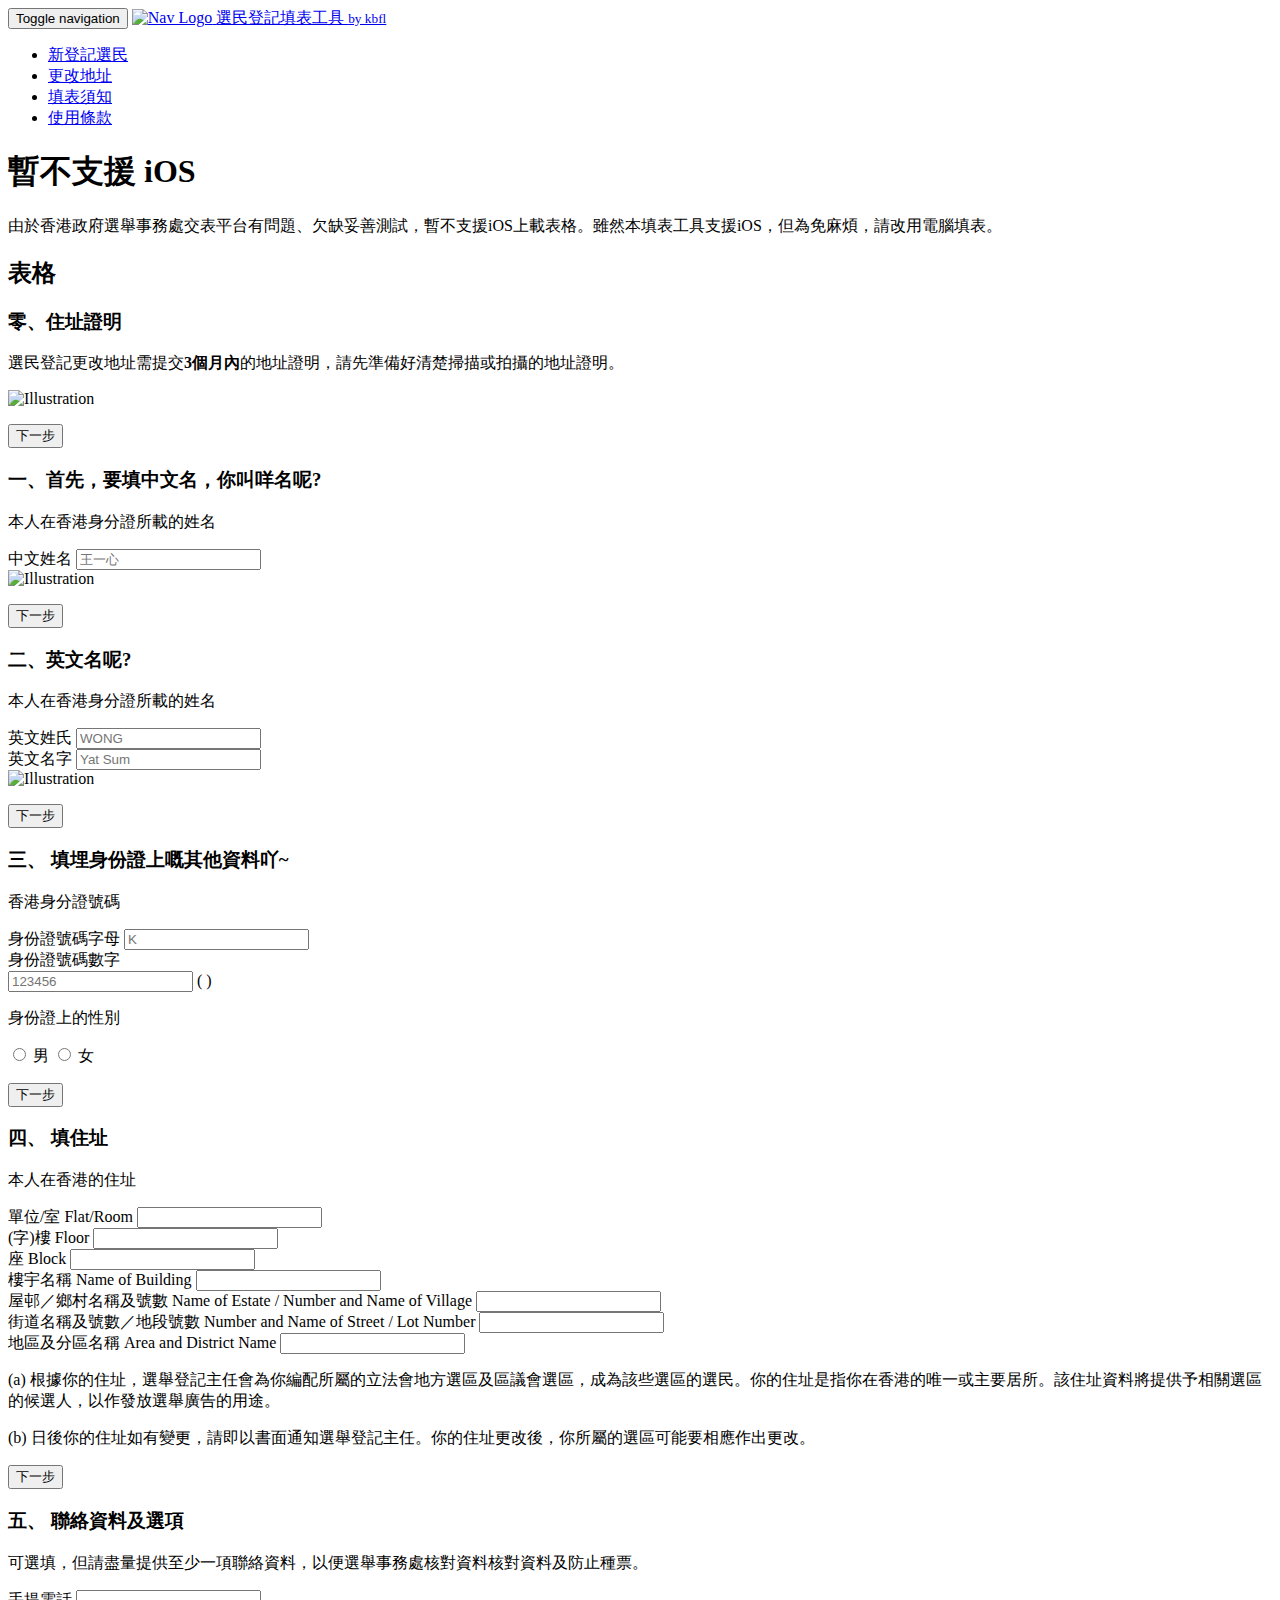
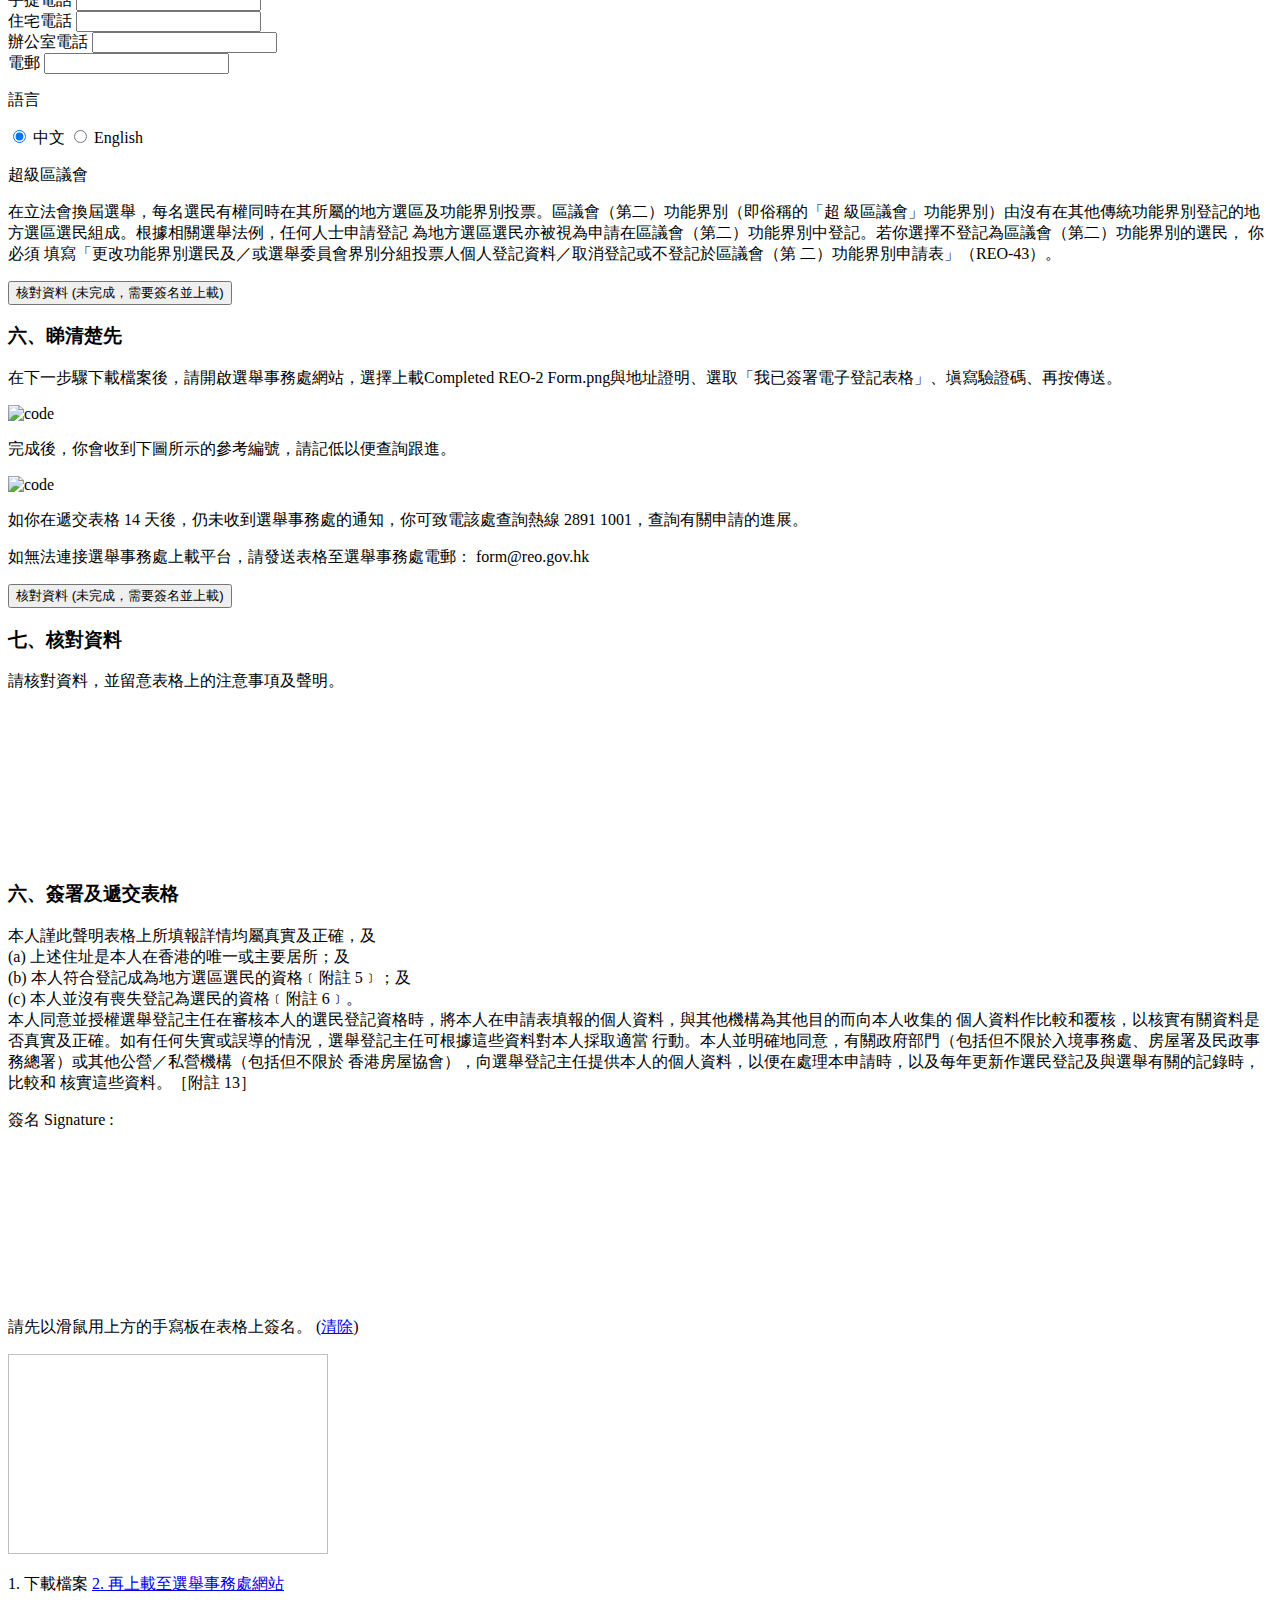
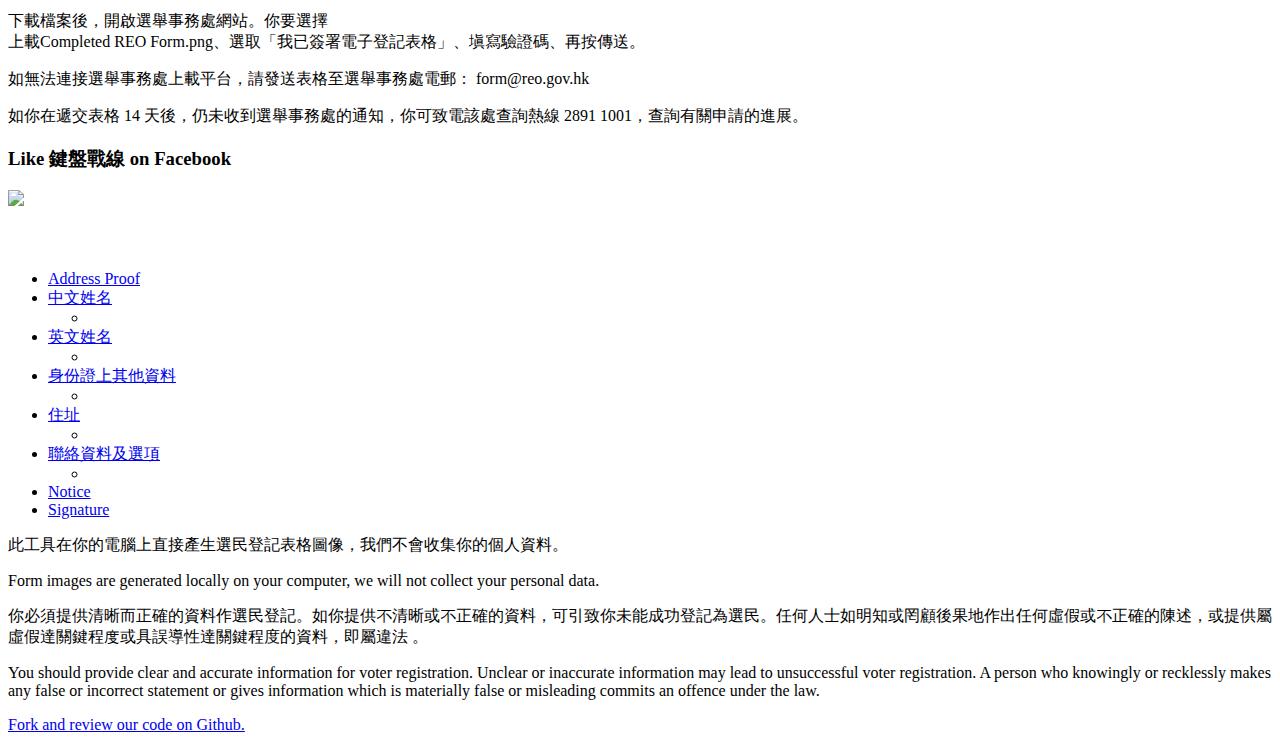
==== app-address-change.html @ e74ad284 "Remove step 0 in address changer" ====
<!DOCTYPE html>
<html>
<head>
  <meta charset="utf-8">
  <title>選民登記填表工具 by 鍵盤戰線</title>
  <link rel="canonical" href="https://kbfl-campaign.github.io/?20180329" />
  <meta property="og:url" content="https://kbfl-campaign.github.io/?20180329">
  <meta property="og:type" content="website">
  <meta property="og:title" content="2018 選民登記行動 — kbfl">
  <meta property="og:description" content="只要你是香港永久性居民、通常在香港居住及已年滿 18 歲，參與選舉就是你的基本權利。">
  <meta property="og:image" content="https://kbfl-campaign.github.io/assets/preview.png?20180329">
  <meta name="twitter:card" content="summary_large_image" />
  <meta name="twitter:site" content="@kbflF5" />
  <meta name="twitter:title" content="2018 選民登記行動 — kbfl" />
  <meta name="twitter:description" content="只要你是香港永久性居民、通常在香港居住及已年滿 18 歲，參與選舉就是你的基本權利。" />
  <meta name="twitter:image" content="https://kbfl-campaign.github.io/assets/preview.png?20180329" />
  <meta name="viewport" content="width=device-width,minimum-scale=1,initial-scale=1">
  <script src="jquery.min.js"></script>
  <link href="https://fonts.googleapis.com/earlyaccess/notosanstc.css" rel="stylesheet">
  <link href="bootstrap/css/bootstrap-app.min.css" rel="stylesheet">
  <link href="assets/app-address-change.css" rel="stylesheet">
  <link rel="shortcut icon" href="favicon.png" />
  <meta name="theme-color" content="#c91f37">
  <meta name="robots" content="noindex">
</head>
<body>
<nav class="navbar navbar-default navbar-kbfl navbar-fixed-top">
  <div class="container">
    <div class="navbar-header">
      <button type="button" class="navbar-toggle collapsed" data-toggle="collapse" data-target="#navbar-collapse" aria-expanded="false">
        <span class="sr-only">Toggle navigation</span>
        <span class="icon-bar"></span>
        <span class="icon-bar"></span>
        <span class="icon-bar"></span>
      </button>
      <a class="navbar-brand" href="./">
        <img src="assets/nav-logo.png" alt="Nav Logo" height="50" width="58" class="navbar-brand-logo"></img>
        <span class="navbar-brand-text">選民登記填表工具 <small>by kbfl</small></span>
      </a>
    </div><!-- /.navbar-header -->
    <div class="collapse navbar-collapse" id="navbar-collapse">
      <ul class="nav navbar-nav navbar-right">
        <li><a href="app.html">新登記選民</a></li>
        <li><a href="app-address-change.html">更改地址</a></li>
        <li><a href="note.html">填表須知</a></li>
        <li><a href="terms.html">使用條款</a></li>
      </ul><!-- /.navbar-right -->
    </div><!-- /.navbar-collapse -->
  </div><!-- /.container -->
</nav>
<div class="container ios sr-only">
  <div class="row">
    <div class="col-md-9 col-sm-12">
      <h1>暫不支援 iOS</h1>
      <p>由於香港政府選舉事務處交表平台有問題、欠缺妥善測試，暫不支援iOS上載表格。雖然本填表工具支援iOS，但為免麻煩，請改用電腦填表。</p>
    </div>
  </div>
</div>
<div class="container mainform">
  <div class="row">
    <div class="step-container step-current-1 col-md-9 col-sm-12">

      <div class="row sr-only">
        <div class="col-sm-12">
          <h2>表格</h2>
        </div><!-- /.col-sm-12 -->
      </div><!-- /.row.sr-only -->

      <div class="step step-1 row">
        <div class="col-sm-8">
          <h3>零、住址證明</h3>
          <p>選民登記更改地址需提交<b>3個月內</b>的地址證明，請先準備好清楚掃描或拍攝的地址證明。</p>
        </div><!-- /.col-sm-6 -->
        <div class="col-sm-4">
          <img src="assets/address-proof.png" class="img-responsive" alt="Illustration">
        </div><!-- /.col-sm-6 -->
        <div class="col-sm-12">
          <p><button type="button" class="btn btn-primary nextButton">下一步</button></p>
        </div><!-- /.col-sm-12 -->
      </div><!-- /.step.step-0.current-step.row -->

      <div class="step step-2 row">
        <div class="col-sm-12">
          <h3>一、首先，要填中文名，你叫咩名呢?</h3>
        </div><!-- /.col-sm-12 -->
        <div class="col-sm-8">
          <div id="name-zh-form">
            <div class="form-group has-feedback">
              <p class="redtape">本人在香港身分證所載的姓名</p>
              <label class="control-label" for="name-zh" >中文姓名</label>
              <input class="form-control name-zh" id="name-zh" type="text" placeholder="王一心" maxlength="6" autocomplete="off">
            </div>
          </div><!-- /.name-zh-form -->
        </div><!-- /.col-sm-6 -->
        <div class="col-sm-4">
          <img src="assets/id-zh.png" class="img-responsive" alt="Illustration">
        </div><!-- /.col-sm-6 -->
        <div class="col-sm-12">
          <p><button type="button" class="btn btn-primary nextButton">下一步</button></p>
        </div><!-- /.col-sm-12 -->
      </div><!-- /.step.step-2.next-steps.row -->

      <div class="step step-3 row">
        <div class="col-sm-12">
          <h3>二、英文名呢?</h3>
        </div><!-- /.col-sm-12 -->
        <div class="col-sm-8">
          <div id="name-en-form">
            <div class="form-group">
              <p class="redtape">本人在香港身分證所載的姓名</p>
              <label class="control-label" for="name-en-surname">英文姓氏</label>
              <input class="form-control name-en" id="name-en-surname" type="text" placeholder="WONG" maxlength="29" autocomplete="off">
            </div>
            <div class="form-group">
              <label class="control-label" for="name-en-othername">英文名字</label>
              <input class="form-control name-en" id="name-en-othername" type="text" placeholder="Yat Sum" maxlength="29" autocomplete="off">
            </div>
          </div>
        </div><!-- /.col-sm-6 -->
        <div class="col-sm-4">
          <img src="assets/id-en.png" class="img-responsive" alt="Illustration">
        </div><!-- /.col-sm-6 -->
        <div class="col-sm-12">
          <p><button type="button" class="btn btn-primary nextButton">下一步</button></p>
        </div><!-- /.col-sm-12 -->
      </div><!-- /.step.step-3.next-steps.row -->

      <div class="step step-4 row">
        <div class="col-sm-12">
          <h3>三、 填埋身份證上嘅其他資料吖~</h3>
        </div><!-- /.col-sm-12 -->
        <div class="col-sm-12">
          <p>香港身分證號碼</p>
          <div class="row form-inline" id="idcard">
            <div class="form-group col-sm-1">
              <label class="sr-only" for="idcard-letters">身份證號碼字母</label>
              <input class="form-control idcard-letters" id="idcard-letters" type="text" placeholder="K" maxlength="2" autocomplete="off">
            </div>
            <div class="form-group col-sm-5 col-md-3">
              <label class="sr-only" for="idcard-digits">身份證號碼數字</label>
              <div class="input-group">
                <input class="form-control idcard-digits" id="idcard-digits" type="text" placeholder="123456" maxlength="6" aria-describedby="idcard-checksum" autocomplete="off">
                <span class="input-group-addon" id="idcard-checksum">( )</span>
              </div>
            </div>
          </div>
          <p>身份證上的性別</p>
          <div class="form-inline" id="gender">
            <div class="btn-group gender" data-toggle="buttons">
              <label class="btn gender-btn btn-default">
                <input type="radio" name="gender" id="gender-male" class="radio-button gender-button" autocomplete="off">
                <span class="btn-text">男</span>
              </label>
              <label class="btn gender-btn btn-default">
                <input type="radio" name="gender" id="gender-female" class="radio-button gender-button" autocomplete="off">
                <span class="btn-text">女</span>
              </label>
            </div>
          </div>
        </div><!-- /.col-sm-12 -->
        <div class="col-sm-12">
          <p><button type="button" class="btn btn-primary nextButton">下一步</button></p>
        </div><!-- /.col-sm-12 -->
      </div>

      <div class="step step-5 row">
        <div id="address-form" class="address-form">
          <div class="col-sm-12">
            <h3>四、 填住址</h3>
            <p class="redtape">本人在香港的住址</p>
          </div><!-- /.col-sm-12 -->
          <div class="col-sm-4 col-md-3">
            <div class="form-group">
              <label class="control-label" for="address-flat">單位/室 Flat/Room</label>
              <input class="form-control" id="address-flat" type="text" maxlength="5" autocomplete="off">
            </div>
          </div><!-- /.col-sm-4.col-md-2 -->
          <div class="col-sm-4 col-md-3">
            <div class="form-group">
              <label class="control-label" for="address-floor">(字)樓 Floor</label>
              <input class="form-control" id="address-floor" type="text" maxlength="3" autocomplete="off">
            </div>
          </div><!-- /.col-sm-4.col-md-2 -->
          <div class="col-sm-4 col-md-3">
            <div class="form-group">
              <label class="control-label" for="address-block">座 Block</label>
              <input class="form-control" id="address-block" type="text" maxlength="3" autocomplete="off">
            </div>
          </div><!-- /.col-sm-4.col-md-2 -->
          <div class="col-sm-12">
            <div class="form-group">
              <label class="control-label" for="address-line0">樓宇名稱 Name of Building</label>
              <input class="form-control" id="address-line0" type="text" maxlength="28" autocomplete="off">
            </div>
            <div class="form-group">
              <label class="control-label" for="address-line1">屋邨／鄉村名稱及號數 Name of Estate / Number and Name of Village</label>
              <input class="form-control" id="address-line1" type="text" maxlength="28" autocomplete="off">
            </div>
            <div class="form-group">
              <label class="control-label" for="address-line2">街道名稱及號數／地段號數 Number and Name of Street / Lot Number</label>
              <input class="form-control" id="address-line2" type="text" maxlength="28" autocomplete="off">
            </div>
            <div class="form-group">
              <label class="control-label" for="address-line3">地區及分區名稱 Area and District Name</label>
              <input class="form-control" id="address-line3" type="text" maxlength="18" autocomplete="off">
            </div>
          </div><!-- /.col-sm-9 -->
        </div><!-- /.address-form -->
        <div class="col-sm-9">
          <p class="redtape">(a) 根據你的住址，選舉登記主任會為你編配所屬的立法會地方選區及區議會選區，成為該些選區的選民。你的住址是指你在香港的唯一或主要居所。該住址資料將提供予相關選區的候選人，以作發放選舉廣告的用途。</p>
          <p class="redtape">(b) 日後你的住址如有變更，請即以書面通知選舉登記主任。你的住址更改後，你所屬的選區可能要相應作出更改。</p>
        </div><!-- /.col-sm-9 -->
        <div class="col-sm-12">
          <p><button type="button" class="btn btn-primary nextButton">下一步</button></p>
        </div><!-- /.col-sm-12 -->
      </div>

      <div class="step step-6 row">
        <div id="extra-form">
          <div class="col-sm-12">
            <h3>五、 聯絡資料及選項</h3>
            <p>可選填，但請盡量提供至少一項聯絡資料，以便選舉事務處核對資料核對資料及防止種票。</p>
          </div><!-- /.col-sm-12 -->
          <div class="col-sm-4 col-md-3">
            <div class="form-group">
              <label class="control-label" for="extra-mobile">手提電話</label>
              <input class="form-control phone-control" id="extra-mobile" type="text" maxlength="8" autocomplete="off">
            </div>
          </div><!-- /.col-sm-4.col-md-3 -->
          <div class="col-sm-4 col-md-3">
            <div class="form-group">
              <label class="control-label" for="extra-landline">住宅電話</label>
              <input class="form-control phone-control" id="extra-landline" type="text" maxlength="8" autocomplete="off">
            </div>
          </div><!-- /.col-sm-4.col-md-3 -->
          <div class="col-sm-4 col-md-3">
            <div class="form-group">
              <label class="control-label" for="extra-office">辦公室電話</label>
              <input class="form-control phone-control" id="extra-office" type="text" maxlength="8" autocomplete="off">
            </div>
          </div><!-- /.col-sm-4.col-md-3 -->
          <div class="col-sm-9">
            <div class="form-group">
              <label class="control-label" for="extra-email">電郵</label>
              <input class="form-control email-control" id="extra-email" type="text" maxlength="40" autocomplete="off">
            </div>
          </div><!-- /.col-sm-9 -->
          <div class="col-sm-9">
            <p>語言</p>
            <div class="btn-group" data-toggle="buttons">
              <label class="btn lang-btn btn-default active">
                <input type="radio" name="extra-lang" id="extra-lang-zh" class="radio-button extra-lang" autocomplete="off" checked>
                <span class="btn-text">中文</span>
              </label>
              <label class="btn lang-btn btn-default">
                <input type="radio" name="extra-lang" id="extra-lang-en" class="radio-button extra-lang" autocomplete="off">
                <span class="btn-text">English</span>
              </label>
            </div>
          </div><!-- /.col-sm-9 -->
          <div class="col-sm-9">
            <p>超級區議會</p>
            <p class="redtape">
              在立法會換屆選舉，每名選民有權同時在其所屬的地方選區及功能界別投票。區議會（第二）功能界別（即俗稱的「超
              級區議會」功能界別）由沒有在其他傳統功能界別登記的地方選區選民組成。根據相關選舉法例，任何人士申請登記
              為地方選區選民亦被視為申請在區議會（第二）功能界別中登記。若你選擇不登記為區議會（第二）功能界別的選民，
              你 必須 填寫「更改功能界別選民及／或選舉委員會界別分組投票人個人登記資料／取消登記或不登記於區議會（第
              二）功能界別申請表」（REO-43）。
            </p>
          </div><!-- /.col-sm-9 -->
          <div class="col-sm-12">
            <p><button type="button" class="btn btn-primary nextButton">核對資料 (未完成，需要簽名並上載)</button></p>
          </div>
        </div>
      </div>

      <div class="step step-7 row">
        <div class="col-sm-12">
          <h3>六、睇清楚先</h3>
          <p>在下一步驟下載檔案後，請開啟選舉事務處網站，選擇上載<span class="text-primary">Completed REO-2 Form.png</span>與地址證明、選取「我已簽署電子登記表格」、塡寫驗證碼、再按傳送。</p>
          <p><img src="assets/uploader-2.png" alt="code"></p>
          <p>完成後，你會收到下圖所示的參考編號，請記低以便查詢跟進。</p>
          <p><img src="assets/finish.png" alt="code"></p>
          <p>如你在遞交表格 14 天後，仍未收到選舉事務處的通知，你可致電該處查詢熱線 2891 1001，查詢有關申請的進展。</p>
          <p class="text-primary">如無法連接選舉事務處上載平台，請發送表格至選舉事務處電郵： form@reo.gov.hk</p>
          <p><button type="button" class="btn btn-primary nextButton checkButton">核對資料 (未完成，需要簽名並上載)</button></p>
        </div>
      </div>

      <div class="step step-8 checkout row">
        <div class="col-sm-12">
          <h3>七、核對資料</h3>
          <div class="alert alert-success" role="alert"><p>請核對資料，並留意表格上的注意事項及聲明。</p></div>
          <canvas id="output-canvas"></canvas>
          <img id="source-img" src="reo-2.png?20180328" style="display:none;" alt="source image loader">
          <!--<p>請核對以上資料，並留意表格上的注意事項及聲明，然後選擇遞交方式。</p>-->
        </div>
        <div class="col-sm-9">
          <h3>六、簽署及遞交表格</h3>
          <p class="redtape">
            本人謹此聲明表格上所填報詳情均屬真實及正確，及<br>
            (a) 上述住址是本人在香港的唯一或主要居所；及<br>
            (b) 本人符合登記成為地方選區選民的資格﹝附註 5﹞；及<br>
            (c) 本人並沒有喪失登記為選民的資格﹝附註 6﹞。<br>
            本人同意並授權選舉登記主任在審核本人的選民登記資格時，將本人在申請表填報的個人資料，與其他機構為其他目的而向本人收集的
            個人資料作比較和覆核，以核實有關資料是否真實及正確。如有任何失實或誤導的情況，選舉登記主任可根據這些資料對本人採取適當
            行動。本人並明確地同意，有關政府部門（包括但不限於入境事務處、房屋署及民政事務總署）或其他公營／私營機構（包括但不限於
            香港房屋協會），向選舉登記主任提供本人的個人資料，以便在處理本申請時，以及每年更新作選民登記及與選舉有關的記錄時，比較和
            核實這些資料。［附註 13］
          </p>
          <p>簽名 Signature :</p>
          <canvas id="sign-area"></canvas>
          <p>請先以滑鼠用上方的手寫板在表格上簽名。 (<a href="#" class="resetSign">清除</a>)</p>
          <div class="downloadAreaContainer"><img id="downloadArea" width="320" height="200"></img></div>
          <p>
            <a class="btn btn-lg btn-default downloadButton" id="downloadButton" download="Completed REO-2 Form.png">1. 下載檔案</a>
            <a class="btn btn-lg btn-primary uploadPrimary" href="https://www.reo-form.gov.hk/eto/ch/upload_form_reo2.jsp" target="_blank">2. 再上載至選舉事務處網站</a>
          </p>
          <p>下載檔案後，開啟選舉事務處網站。你要選擇<br>上載<span class="text-primary">Completed REO Form.png</span>、<wbr>選取「我已簽署電子登記表格」、塡寫驗證碼、再按傳送。</p>
          <p class="text-primary">如無法連接選舉事務處上載平台，請發送表格至選舉事務處電郵： form@reo.gov.hk</p>
          <!--<p>
            <a class="btn btn-primary uploadPrimary" href="mailto:form@reo.gov.hk?subject=Voter+Registration+REO-1+Submission&body=%E7%B7%8A%E8%A8%98%E4%BD%A0%E8%A6%81%E5%85%88%E4%B8%8B%E8%BC%89%E4%BD%A0%E7%9A%84%E9%81%B8%E6%B0%91%E7%99%BB%E8%A8%98%E8%A1%A8%E6%A0%BC%EF%BC%8C%E5%8A%A0%E5%85%A5%E9%99%84%E4%BB%B6%E5%86%8D%E7%99%BC%E9%80%81%E7%B5%A6%E9%81%B8%E8%88%89%E4%BA%8B%E5%8B%99%E8%99%95%E3%80%82%20Don%27t%20forget%20you%20need%20to%20download%2C%20attach%20and%20send%20your%20form%20to%20the%20Registration%20and%20Electoral%20Office.">開啟 Email App (iOS, Android)</a>
            - 或 -
            <a class="btn btn-primary uploadPrimary" href="https://mail.google.com/mail/u/0/?view=cm&ui=2&tf=0&fs=1&to=form@reo.gov.hk&su=Voter+Registration+REO-1+Submission&body=%E7%B7%8A%E8%A8%98%E4%BD%A0%E8%A6%81%E5%85%88%E4%B8%8B%E8%BC%89%E4%BD%A0%E7%9A%84%E9%81%B8%E6%B0%91%E7%99%BB%E8%A8%98%E8%A1%A8%E6%A0%BC%EF%BC%8C%E5%8A%A0%E5%85%A5%E9%99%84%E4%BB%B6%E5%86%8D%E7%99%BC%E9%80%81%E7%B5%A6%E9%81%B8%E8%88%89%E4%BA%8B%E5%8B%99%E8%99%95%E3%80%82%20Don%27t%20forget%20you%20need%20to%20download%2C%20attach%20and%20send%20your%20form%20to%20the%20Registration%20and%20Electoral%20Office." target="_blank">開啟網頁版 Gmail (請先登入)</a>
          </p>-->
          <p>如你在遞交表格 14 天後，仍未收到選舉事務處的通知，你可致電該處查詢熱線 2891 1001，查詢有關申請的進展。</p>
          <h3>Like 鍵盤戰線 on Facebook</h3>
          <p>
            <a href="https://www.facebook.com/KeyboardFrontline/" target="_blank"><img src="assets/like-page.png"></a>
          </p>
        </div>
      </div>

    </div>
    <div class="col-md-3 hidden-sm hidden-xs">
      <h3>&nbsp;</h3>
      <ul class="nav nav-pills nav-stacked step-nav-container step-current-1">
        <li role="presentation" class="step-nav step-nav-1 active sr-only">
          <a href="#">
            Address Proof
          </a>
        <li role="presentation" class="step-nav step-nav-2">
          <a href="#">中文姓名</a>
          <ul>
            <li class="nav-content"></li>
          </ul>
        </li>
        <li role="presentation" class="step-nav step-nav-3">
          <a href="#">英文姓名</a>
          <ul>
            <li class="nav-content"></li>
          </ul>
        </li>
        <li role="presentation" class="step-nav step-nav-4">
          <a href="#">身份證上其他資料</a>
          <ul>
            <li class="nav-content"></li>
          </ul>
        </li>
        <li role="presentation" class="step-nav step-nav-5">
          <a href="#">住址</a>
          <ul>
            <li class="nav-content"></li>
          </ul>
        </li>
        <li role="presentation" class="step-nav step-nav-6">
          <a href="#">
            聯絡資料及選項
          </a>
          <ul>
            <li class="nav-content"></li>
          </ul>
        </li>
        <li role="presentation" class="step-nav step-nav-7">
          <a href="#">Notice</a>
        </li>
        <li role="presentation" class="step-nav step-nav-8">
          <a href="#">Signature</a>
        </li>
      </ul>
    </div>
  </div>
</div>
<footer>
  <div class="container">
    <div class="row">
      <div class="col-sm-7">
        <p>此工具在你的電腦上直接產生選民登記表格圖像，我們不會收集你的個人資料。</p>
        <p>Form images are generated locally on your computer, we will not collect your personal data.</p>
        <p class="redtape">你必須提供清晰而正確的資料作選民登記。如你提供不清晰或不正確的資料，可引致你未能成功登記為選民。任何人士如明知或罔顧後果地作出任何虛假或不正確的陳述，或提供屬虛假達關鍵程度或具誤導性達關鍵程度的資料，即屬違法 。</p>
        <p class="redtape">You should provide clear and accurate information for voter registration. Unclear or inaccurate information may lead to unsuccessful voter registration. A person who knowingly or recklessly makes any false or incorrect statement or gives information which is materially false or misleading commits an offence under the law.</p>
        <p><a href="https://github.com/kbfl-campaign/kbfl-campaign.github.io">Fork and review our code on Github.</a></p>
      </div>
    </div>
  </div>
</footer>
<script async src="bootstrap/js/bootstrap.min.js"></script>
<script async src="app-address-change.js"></script>
</body>
</html>
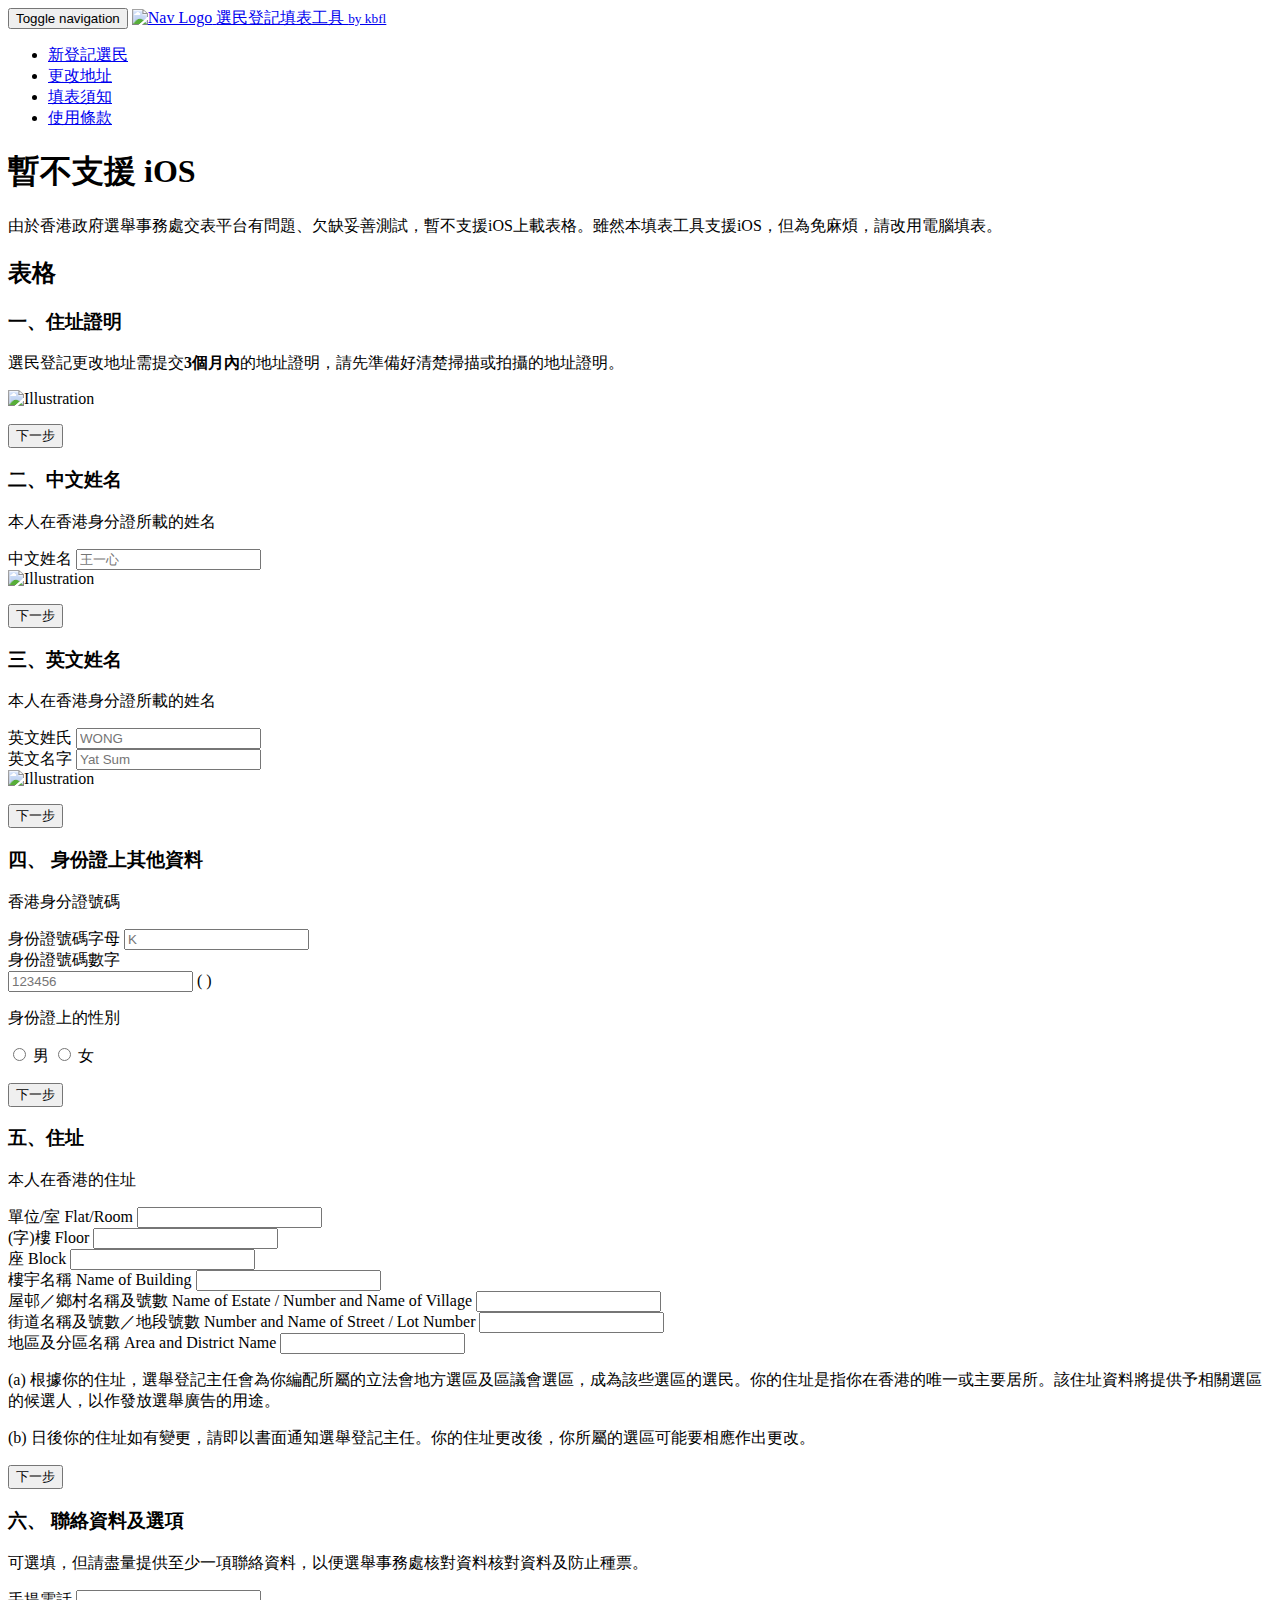
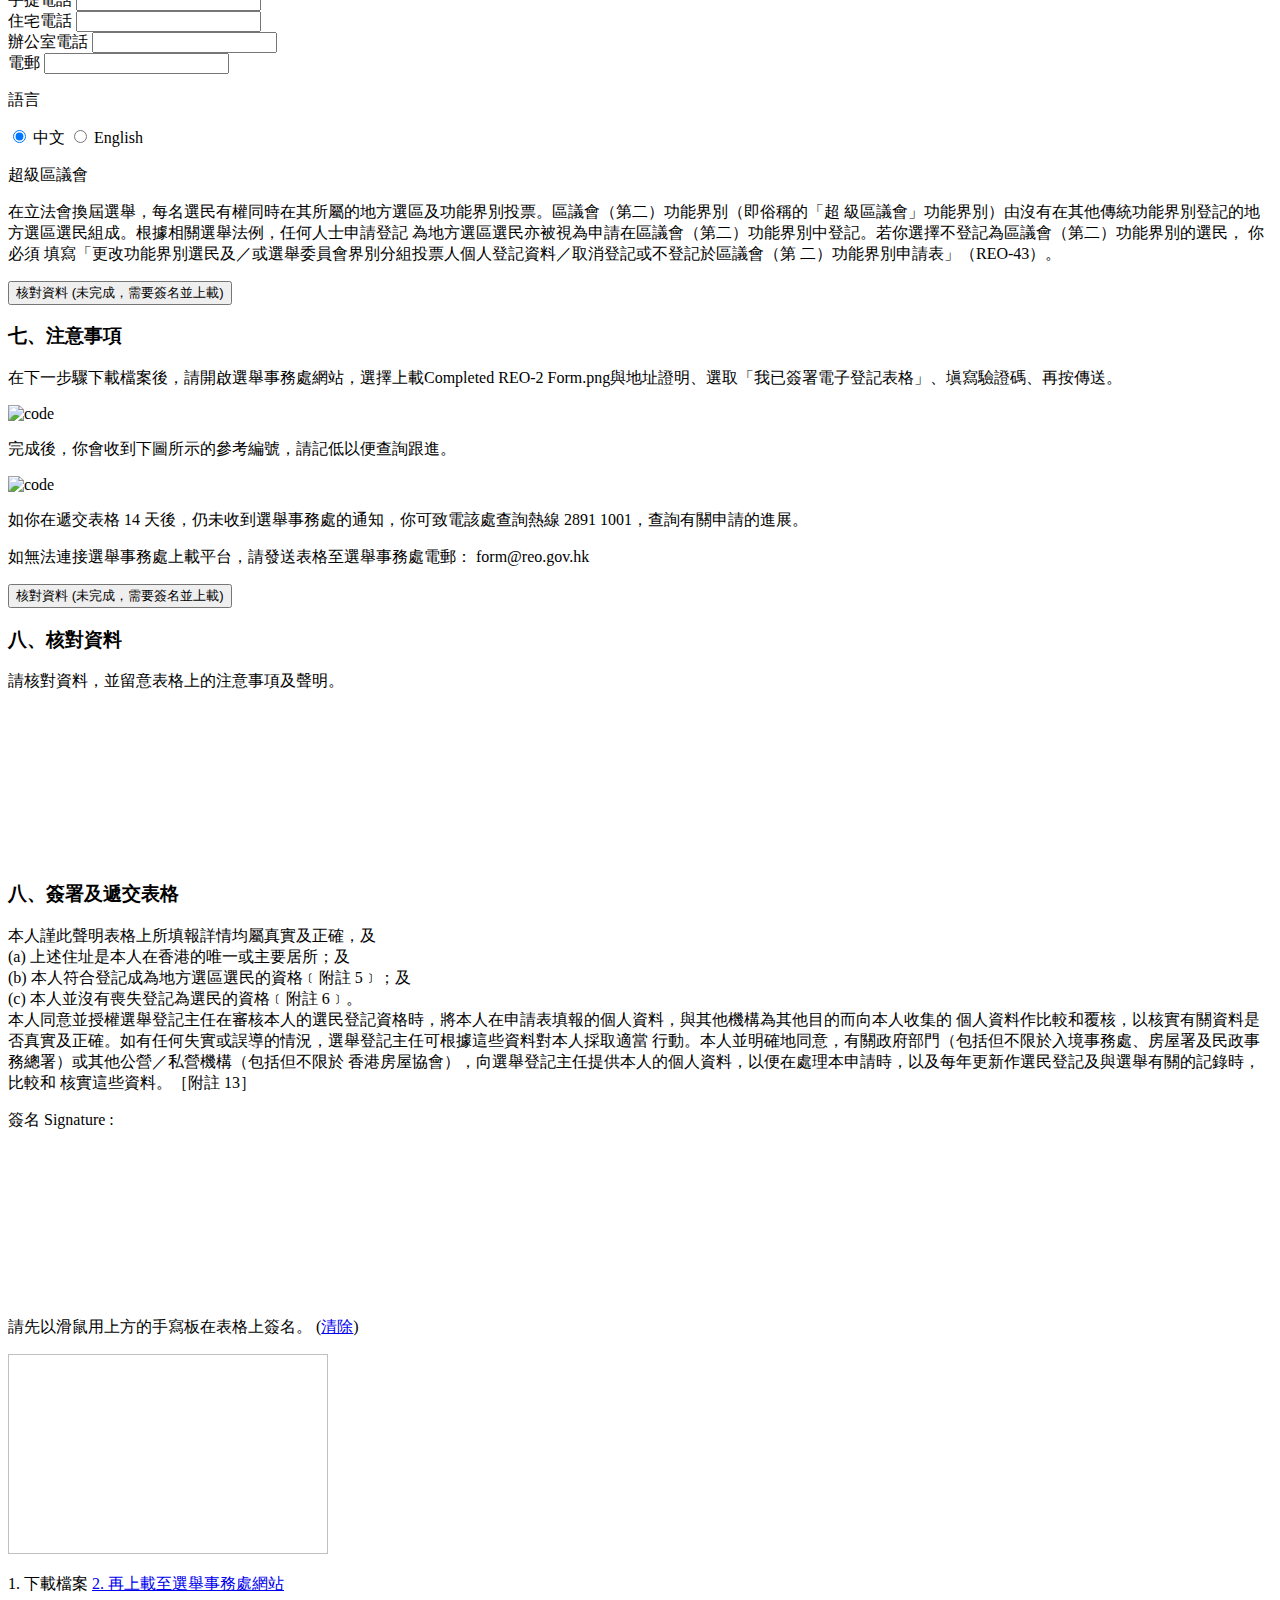
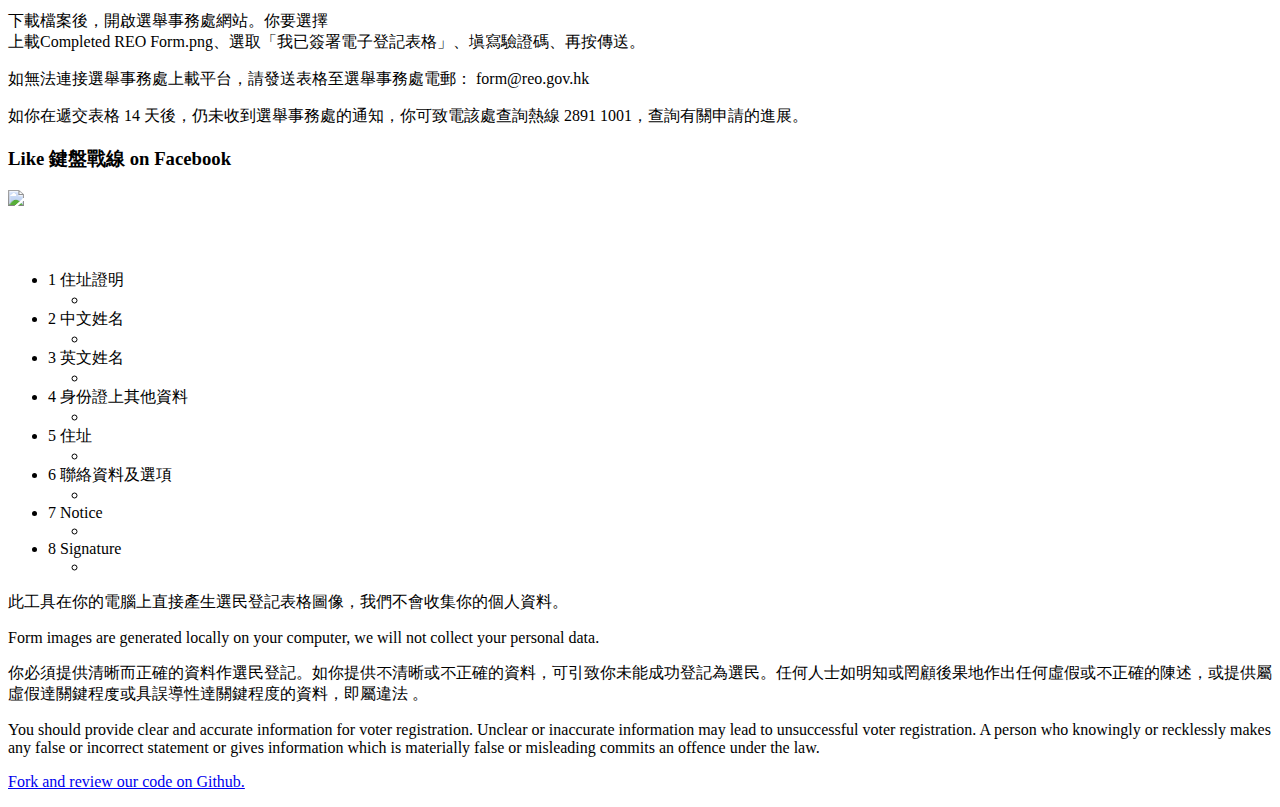
==== commit 0cee72ca: "Update address changer copywriting" ====
--- a/app-address-change.html
+++ b/app-address-change.html
@@ -11,7 +11,7 @@
   <meta property="og:image" content="https://kbfl-campaign.github.io/assets/preview.png?20180329">
   <meta name="twitter:card" content="summary_large_image" />
   <meta name="twitter:site" content="@kbflF5" />
-  <meta name="twitter:title" content="2018 選民登記行動 — kbfl" />
+  <meta name="twitter:title" content="2019 選民登記行動 — kbfl" />
   <meta name="twitter:description" content="只要你是香港永久性居民、通常在香港居住及已年滿 18 歲，參與選舉就是你的基本權利。" />
   <meta name="twitter:image" content="https://kbfl-campaign.github.io/assets/preview.png?20180329" />
   <meta name="viewport" content="width=device-width,minimum-scale=1,initial-scale=1">
@@ -68,7 +68,7 @@
 
       <div class="step step-1 row">
         <div class="col-sm-8">
-          <h3>零、住址證明</h3>
+          <h3>一、住址證明</h3>
           <p>選民登記更改地址需提交<b>3個月內</b>的地址證明，請先準備好清楚掃描或拍攝的地址證明。</p>
         </div><!-- /.col-sm-6 -->
         <div class="col-sm-4">
@@ -81,7 +81,7 @@
 
       <div class="step step-2 row">
         <div class="col-sm-12">
-          <h3>一、首先，要填中文名，你叫咩名呢?</h3>
+          <h3>二、中文姓名</h3>
         </div><!-- /.col-sm-12 -->
         <div class="col-sm-8">
           <div id="name-zh-form">
@@ -102,7 +102,7 @@
 
       <div class="step step-3 row">
         <div class="col-sm-12">
-          <h3>二、英文名呢?</h3>
+          <h3>三、英文姓名</h3>
         </div><!-- /.col-sm-12 -->
         <div class="col-sm-8">
           <div id="name-en-form">
@@ -127,7 +127,7 @@
 
       <div class="step step-4 row">
         <div class="col-sm-12">
-          <h3>三、 填埋身份證上嘅其他資料吖~</h3>
+          <h3>四、 身份證上其他資料</h3>
         </div><!-- /.col-sm-12 -->
         <div class="col-sm-12">
           <p>香港身分證號碼</p>
@@ -166,7 +166,7 @@
       <div class="step step-5 row">
         <div id="address-form" class="address-form">
           <div class="col-sm-12">
-            <h3>四、 填住址</h3>
+            <h3>五、住址</h3>
             <p class="redtape">本人在香港的住址</p>
           </div><!-- /.col-sm-12 -->
           <div class="col-sm-4 col-md-3">
@@ -218,7 +218,7 @@
       <div class="step step-6 row">
         <div id="extra-form">
           <div class="col-sm-12">
-            <h3>五、 聯絡資料及選項</h3>
+            <h3>六、 聯絡資料及選項</h3>
             <p>可選填，但請盡量提供至少一項聯絡資料，以便選舉事務處核對資料核對資料及防止種票。</p>
           </div><!-- /.col-sm-12 -->
           <div class="col-sm-4 col-md-3">
@@ -276,7 +276,7 @@
 
       <div class="step step-7 row">
         <div class="col-sm-12">
-          <h3>六、睇清楚先</h3>
+          <h3>七、注意事項</h3>
           <p>在下一步驟下載檔案後，請開啟選舉事務處網站，選擇上載<span class="text-primary">Completed REO-2 Form.png</span>與地址證明、選取「我已簽署電子登記表格」、塡寫驗證碼、再按傳送。</p>
           <p><img src="assets/uploader-2.png" alt="code"></p>
           <p>完成後，你會收到下圖所示的參考編號，請記低以便查詢跟進。</p>
@@ -289,14 +289,14 @@
 
       <div class="step step-8 checkout row">
         <div class="col-sm-12">
-          <h3>七、核對資料</h3>
+          <h3>八、核對資料</h3>
           <div class="alert alert-success" role="alert"><p>請核對資料，並留意表格上的注意事項及聲明。</p></div>
           <canvas id="output-canvas"></canvas>
           <img id="source-img" src="reo-2.png?20180328" style="display:none;" alt="source image loader">
           <!--<p>請核對以上資料，並留意表格上的注意事項及聲明，然後選擇遞交方式。</p>-->
         </div>
         <div class="col-sm-9">
-          <h3>六、簽署及遞交表格</h3>
+          <h3>八、簽署及遞交表格</h3>
           <p class="redtape">
             本人謹此聲明表格上所填報詳情均屬真實及正確，及<br>
             (a) 上述住址是本人在香港的唯一或主要居所；及<br>
@@ -335,47 +335,76 @@
     <div class="col-md-3 hidden-sm hidden-xs">
       <h3>&nbsp;</h3>
       <ul class="nav nav-pills nav-stacked step-nav-container step-current-1">
-        <li role="presentation" class="step-nav step-nav-1 active sr-only">
-          <a href="#">
-            Address Proof
-          </a>
+        <li role="presentation" class="step-nav step-nav-1 active">
+          <div>
+            <span class="step-nav-number">1</span>
+            <span class="step-nav-title">住址證明</span>
+          </div>
+          <ul>
+            <li class="nav-content">&nbsp;</li>
+          </ul>
         <li role="presentation" class="step-nav step-nav-2">
-          <a href="#">中文姓名</a>
-          <ul>
-            <li class="nav-content"></li>
+          <div>
+            <span class="step-nav-number">2</span>
+            <span class="step-nav-title">中文姓名</span>
+          </div>
+          <ul>
+            <li class="nav-content">&nbsp;</li>
           </ul>
         </li>
         <li role="presentation" class="step-nav step-nav-3">
-          <a href="#">英文姓名</a>
-          <ul>
-            <li class="nav-content"></li>
+          <div>
+            <span class="step-nav-number">3</span>
+            <span class="step-nav-title">英文姓名</span>
+          </div>
+          <ul>
+            <li class="nav-content">&nbsp;</li>
           </ul>
         </li>
         <li role="presentation" class="step-nav step-nav-4">
-          <a href="#">身份證上其他資料</a>
-          <ul>
-            <li class="nav-content"></li>
+          <div>
+            <span class="step-nav-number">4</span>
+            <span class="step-nav-title">身份證上其他資料</span>
+          </div>
+          <ul>
+            <li class="nav-content">&nbsp;</li>
           </ul>
         </li>
         <li role="presentation" class="step-nav step-nav-5">
-          <a href="#">住址</a>
-          <ul>
-            <li class="nav-content"></li>
+          <div>
+            <span class="step-nav-number">5</span>
+            <span class="step-nav-title">住址</span>
+          </div>
+          <ul>
+            <li class="nav-content">&nbsp;</li>
           </ul>
         </li>
         <li role="presentation" class="step-nav step-nav-6">
-          <a href="#">
-            聯絡資料及選項
-          </a>
-          <ul>
-            <li class="nav-content"></li>
+          <div>
+            <span class="step-nav-number">6</span>
+            <span class="step-nav-title">聯絡資料及選項</span>
+          </div>
+          <ul>
+            <li class="nav-content">&nbsp;</li>
           </ul>
         </li>
         <li role="presentation" class="step-nav step-nav-7">
-          <a href="#">Notice</a>
+          <div>
+            <span class="step-nav-number">7</span>
+            <span class="step-nav-title">Notice</span>
+          </div>
+          <ul>
+            <li class="nav-content">&nbsp;</li>
+          </ul>
         </li>
         <li role="presentation" class="step-nav step-nav-8">
-          <a href="#">Signature</a>
+          <div>
+            <span class="step-nav-number">8</span>
+            <span class="step-nav-title">Signature</span>
+          </div>
+          <ul>
+            <li class="nav-content">&nbsp;</li>
+          </ul>
         </li>
       </ul>
     </div>
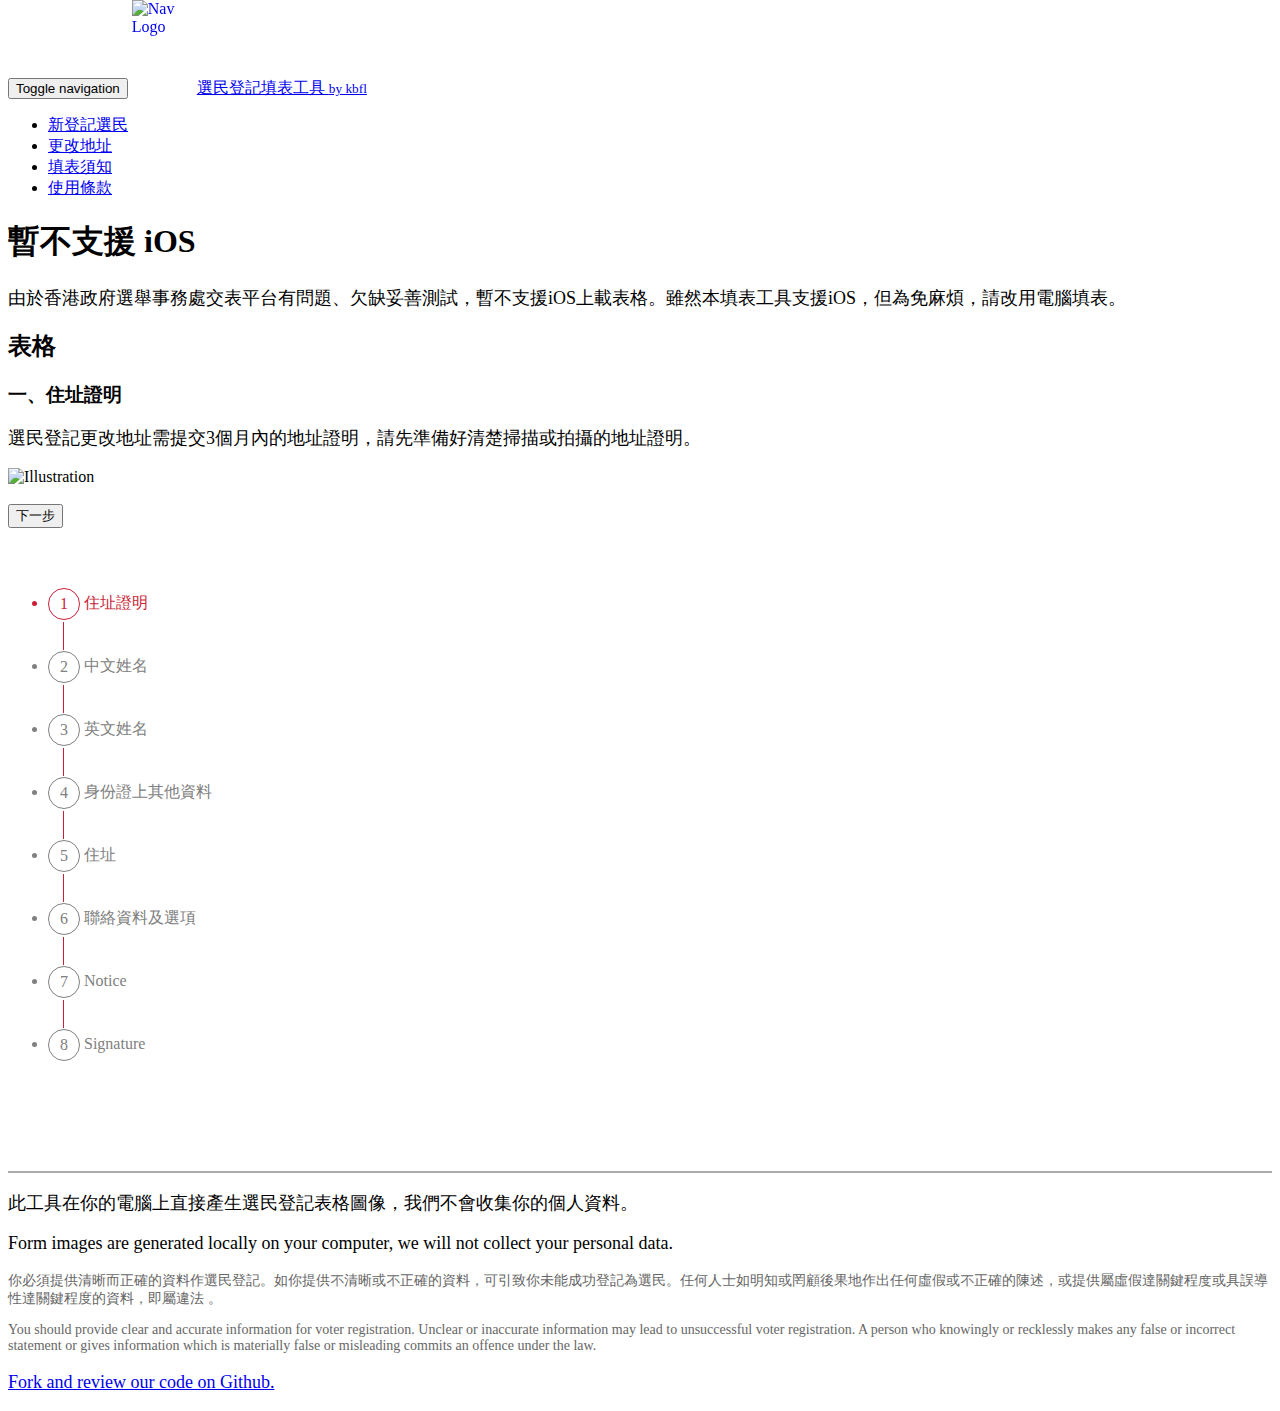
==== commit 9b4860ef: "Allow jumping to different steps in address changer" ====
--- a/app-address-change.html
+++ b/app-address-change.html
@@ -336,7 +336,7 @@
       <h3>&nbsp;</h3>
       <ul class="nav nav-pills nav-stacked step-nav-container step-current-1">
         <li role="presentation" class="step-nav step-nav-1 active">
-          <div>
+          <div class="step-nav-header" data-step="1">
             <span class="step-nav-number">1</span>
             <span class="step-nav-title">住址證明</span>
           </div>
@@ -344,7 +344,7 @@
             <li class="nav-content">&nbsp;</li>
           </ul>
         <li role="presentation" class="step-nav step-nav-2">
-          <div>
+          <div class="step-nav-header" data-step="2">
             <span class="step-nav-number">2</span>
             <span class="step-nav-title">中文姓名</span>
           </div>
@@ -353,7 +353,7 @@
           </ul>
         </li>
         <li role="presentation" class="step-nav step-nav-3">
-          <div>
+          <div class="step-nav-header" data-step="3">
             <span class="step-nav-number">3</span>
             <span class="step-nav-title">英文姓名</span>
           </div>
@@ -362,7 +362,7 @@
           </ul>
         </li>
         <li role="presentation" class="step-nav step-nav-4">
-          <div>
+          <div class="step-nav-header" data-step="4">
             <span class="step-nav-number">4</span>
             <span class="step-nav-title">身份證上其他資料</span>
           </div>
@@ -371,7 +371,7 @@
           </ul>
         </li>
         <li role="presentation" class="step-nav step-nav-5">
-          <div>
+          <div class="step-nav-header" data-step="5">
             <span class="step-nav-number">5</span>
             <span class="step-nav-title">住址</span>
           </div>
@@ -380,7 +380,7 @@
           </ul>
         </li>
         <li role="presentation" class="step-nav step-nav-6">
-          <div>
+          <div class="step-nav-header" data-step="6">
             <span class="step-nav-number">6</span>
             <span class="step-nav-title">聯絡資料及選項</span>
           </div>
@@ -389,7 +389,7 @@
           </ul>
         </li>
         <li role="presentation" class="step-nav step-nav-7">
-          <div>
+          <div class="step-nav-header" data-step="7">
             <span class="step-nav-number">7</span>
             <span class="step-nav-title">Notice</span>
           </div>
@@ -398,7 +398,7 @@
           </ul>
         </li>
         <li role="presentation" class="step-nav step-nav-8">
-          <div>
+          <div class="step-nav-header" data-step="8">
             <span class="step-nav-number">8</span>
             <span class="step-nav-title">Signature</span>
           </div>
--- a/assets/app-address-change.css
+++ b/assets/app-address-change.css
@@ -0,0 +1,200 @@
+/* body */
+body{
+  padding-top: 70px;
+}
+
+/* navbar */
+.navbar-brand-logo {
+  position: fixed;
+  top: 0;
+}
+.navbar-brand-text {
+  margin-left: 65px;
+}
+@media (max-width: 768px) {
+  .navbar-brand-text {
+    display: none;
+  }
+}
+
+/* common element */
+p, .control-label {
+  font-size: 18px;
+  font-weight: 300;
+  margin-top: 1em;
+}
+.redtape{
+  font-size: 14px;
+  color: #666;
+}
+
+/* Responsive button fixes for analytics */
+@media (max-width: 1200px) {
+  .mainform #optin .btn {
+    display: block;
+    clear: both;
+    border-radius: 4px;
+    width: 200px;
+  }
+
+  .mainform #optin .btn:nth-child(n+2) {
+    margin-top: 10px;
+  }
+}
+
+.extra-dc-group>.btn.extra-dc-btn {
+  display: block;
+  clear: both;
+  border-radius: 4px !important;
+  width: 500px;
+}
+
+.extra-dc-group>.btn.extra-dc-btn:nth-child(n+2) {
+  margin-top: 10px;
+}
+
+/* idcard control */
+@media (min-width: 768px) {
+  .form-inline .form-control.idcard-letters {
+    width: 63px;
+  }
+}
+@media (min-width: 992px) {
+  .form-inline .form-control.idcard-letters {
+    width: 82px;
+  }
+}
+@media (min-width: 1200px) {
+  .form-inline .form-control.idcard-letters {
+    width: 98px;
+  }
+}
+.form-inline .form-control.idcard-letters {
+  border-top-right-radius: 0px;
+  border-bottom-right-radius: 0px;
+}
+.form-inline .form-control.idcard-digits, .form-inline .form-control.idcard-letters, #idcard-checksum {
+  text-align: center;
+  letter-spacing: 2px;
+  font-family: monospace;
+  text-transform: uppercase;
+}
+.form-inline .form-control.idcard-digits {
+  border-radius: 0px;
+}
+
+/* step control */
+.step-container .step {
+  display: none;
+}
+.step-container.step-current-0 .step-0,
+.step-container.step-current-1 .step-1,
+.step-container.step-current-2 .step-2,
+.step-container.step-current-3 .step-3,
+.step-container.step-current-4 .step-4,
+.step-container.step-current-5 .step-5,
+.step-container.step-current-6 .step-6,
+.step-container.step-current-7 .step-7,
+.step-container.step-current-8 .step-8 {
+  display: block;
+}
+
+.step-nav {
+  color: grey;
+}
+
+.step-nav-container.step-current-1 .step-nav:nth-last-child(1n+8),
+.step-nav-container.step-current-2 .step-nav:nth-last-child(1n+7),
+.step-nav-container.step-current-3 .step-nav:nth-last-child(1n+6),
+.step-nav-container.step-current-4 .step-nav:nth-last-child(1n+5),
+.step-nav-container.step-current-5 .step-nav:nth-last-child(1n+4),
+.step-nav-container.step-current-6 .step-nav:nth-last-child(1n+3),
+.step-nav-container.step-current-7 .step-nav:nth-last-child(1n+2),
+.step-nav-container.step-current-8 .step-nav:nth-last-child(1n+1) {
+  color: #c91f37;
+}
+
+.step-nav .step-nav-header {
+  cursor: pointer;
+}
+
+.step-nav .step-nav-number {
+  display: inline-block;
+  width: 30px;
+  height: 30px;
+  text-align: center;
+  line-height: 30px;
+  border: solid 1px;
+  border-radius: 30px;
+  vertical-align: middle;
+}
+
+.step-nav .nav-content {
+  border-left: solid 1px #c91f37;
+  margin-top: 2px;
+  margin-bottom: 1px;
+  margin-left: -25px;
+  padding-left: 20px;
+  padding-bottom: 10px;
+}
+
+.step-nav:last-child .nav-content {
+  border-left: none;
+}
+
+.step-nav-container .step-nav ul, .step-nav-container .step-nav ul>li{
+  list-style: none;
+  list-style-type: none;
+}
+
+/* name-zh */
+.form-inline .form-control.name-telecode {
+  width: 5em;
+}
+#name-zh {
+  letter-spacing: 0.5em;
+  width: 12em;
+}
+
+/* canvas*/
+canvas {
+  border: solid 2px #aaa;
+}
+#output-canvas {
+  width: 100%;
+  max-width: 100vw;
+}
+#sign-area {
+  cursor: url('cursor.png') 8 8, crosshair;
+}
+
+/* */
+#downloadArea {
+  opacity: 0;
+}
+#downloadArea, .downloadAreaContainer {
+  min-width: 320px;
+  min-height: 200px;
+  max-width: 320px;
+  max-height: 200px;
+}
+.downloadAreaContainer {
+   background-image: url('longpress.png');
+   overflow: hidden;
+ }
+ @media (max-width: 768px) {
+   .downloadButton {
+     display: none;
+   }
+ }
+ @media (min-width: 769px) {
+   .downloadAreaContainer {
+     display: none;
+   }
+ }
+
+/* footer */
+footer {
+  margin-top:5em;
+  border-top: #aaa solid 2px;
+}
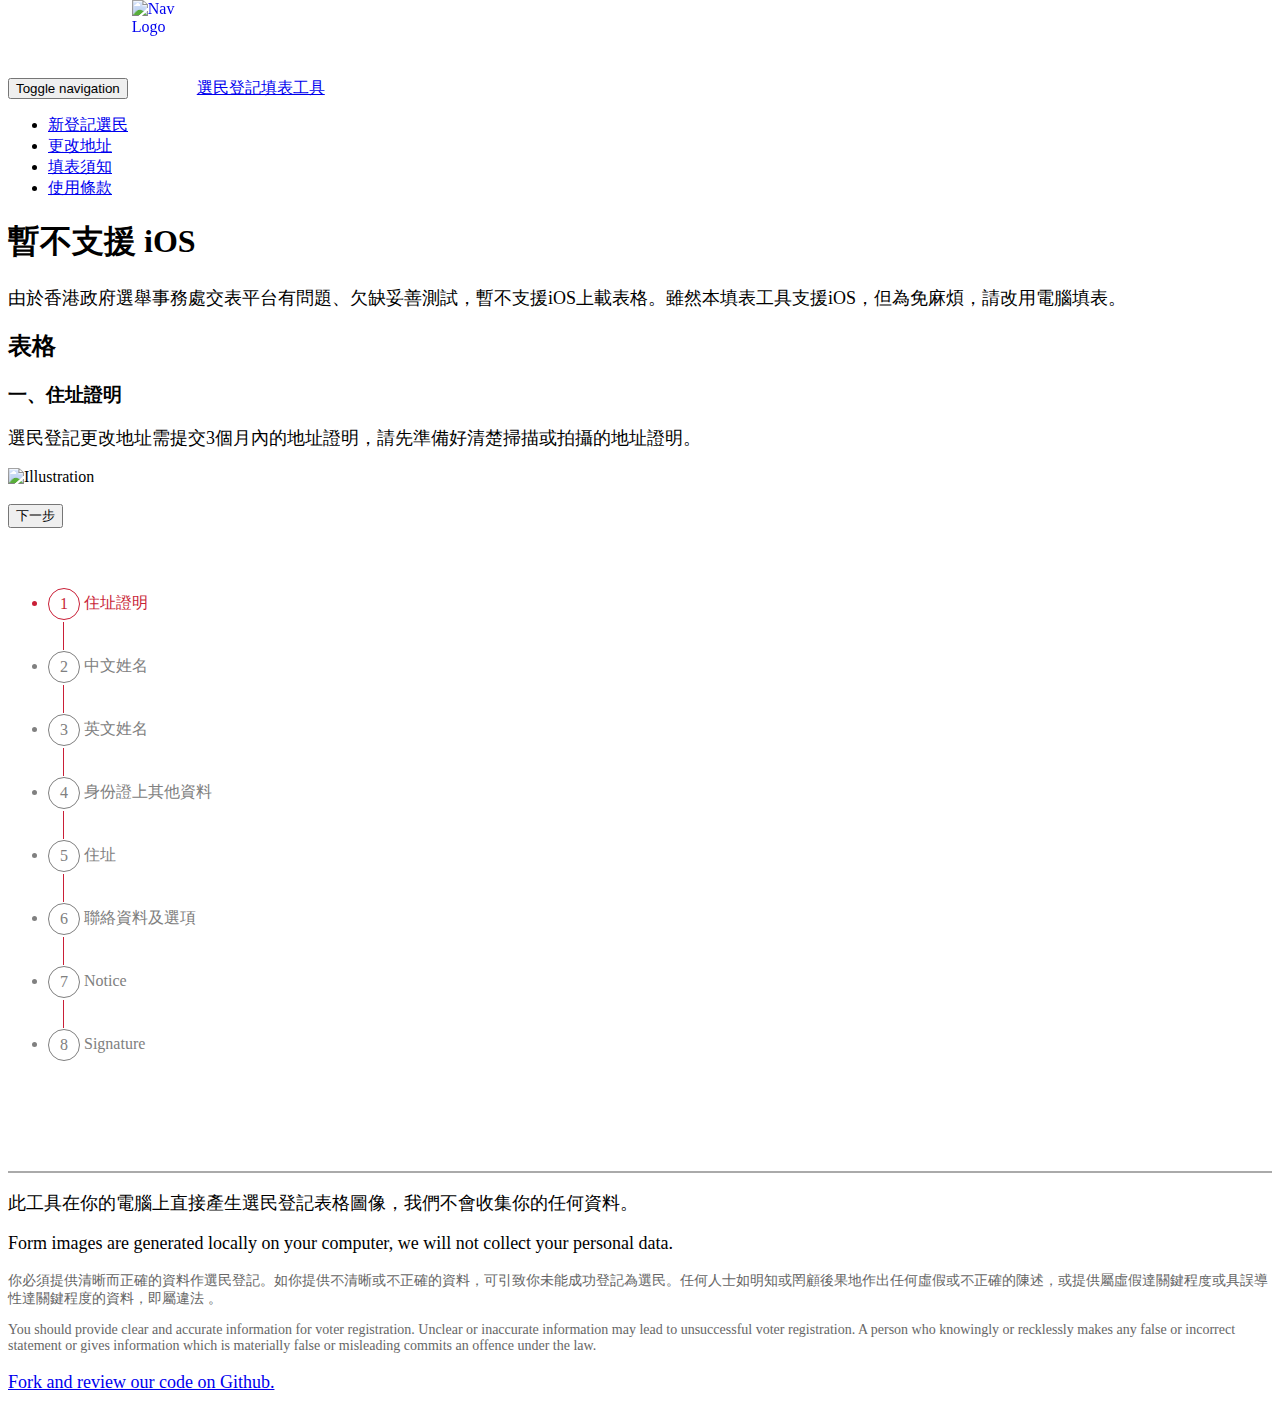
==== commit eafb1d2e: "Update wordings" ====
--- a/app-address-change.html
+++ b/app-address-change.html
@@ -2,18 +2,15 @@
 <html>
 <head>
   <meta charset="utf-8">
-  <title>選民登記填表工具 by 鍵盤戰線</title>
-  <link rel="canonical" href="https://kbfl-campaign.github.io/?20180329" />
-  <meta property="og:url" content="https://kbfl-campaign.github.io/?20180329">
+  <title>選民登記填表工具</title>
   <meta property="og:type" content="website">
-  <meta property="og:title" content="2018 選民登記行動 — kbfl">
+  <meta property="og:title" content="2018 選民登記行動">
   <meta property="og:description" content="只要你是香港永久性居民、通常在香港居住及已年滿 18 歲，參與選舉就是你的基本權利。">
-  <meta property="og:image" content="https://kbfl-campaign.github.io/assets/preview.png?20180329">
+  <meta property="og:image" content="/assets/preview.png?20180329">
   <meta name="twitter:card" content="summary_large_image" />
-  <meta name="twitter:site" content="@kbflF5" />
-  <meta name="twitter:title" content="2019 選民登記行動 — kbfl" />
+  <meta name="twitter:title" content="2019 選民登記行動" />
   <meta name="twitter:description" content="只要你是香港永久性居民、通常在香港居住及已年滿 18 歲，參與選舉就是你的基本權利。" />
-  <meta name="twitter:image" content="https://kbfl-campaign.github.io/assets/preview.png?20180329" />
+  <meta name="twitter:image" content="/assets/preview.png?20180329" />
   <meta name="viewport" content="width=device-width,minimum-scale=1,initial-scale=1">
   <script src="jquery.min.js"></script>
   <link href="https://fonts.googleapis.com/earlyaccess/notosanstc.css" rel="stylesheet">
@@ -35,7 +32,7 @@
       </button>
       <a class="navbar-brand" href="./">
         <img src="assets/nav-logo.png" alt="Nav Logo" height="50" width="58" class="navbar-brand-logo"></img>
-        <span class="navbar-brand-text">選民登記填表工具 <small>by kbfl</small></span>
+        <span class="navbar-brand-text">選民登記填表工具</span>
       </a>
     </div><!-- /.navbar-header -->
     <div class="collapse navbar-collapse" id="navbar-collapse">
@@ -414,11 +411,11 @@
   <div class="container">
     <div class="row">
       <div class="col-sm-7">
-        <p>此工具在你的電腦上直接產生選民登記表格圖像，我們不會收集你的個人資料。</p>
+        <p>此工具在你的電腦上直接產生選民登記表格圖像，我們不會收集你的任何資料。</p>
         <p>Form images are generated locally on your computer, we will not collect your personal data.</p>
         <p class="redtape">你必須提供清晰而正確的資料作選民登記。如你提供不清晰或不正確的資料，可引致你未能成功登記為選民。任何人士如明知或罔顧後果地作出任何虛假或不正確的陳述，或提供屬虛假達關鍵程度或具誤導性達關鍵程度的資料，即屬違法 。</p>
         <p class="redtape">You should provide clear and accurate information for voter registration. Unclear or inaccurate information may lead to unsuccessful voter registration. A person who knowingly or recklessly makes any false or incorrect statement or gives information which is materially false or misleading commits an offence under the law.</p>
-        <p><a href="https://github.com/kbfl-campaign/kbfl-campaign.github.io">Fork and review our code on Github.</a></p>
+        <p><a href="https://github.com/yulapshun/voter-registration">Fork and review our code on Github.</a></p>
       </div>
     </div>
   </div>
